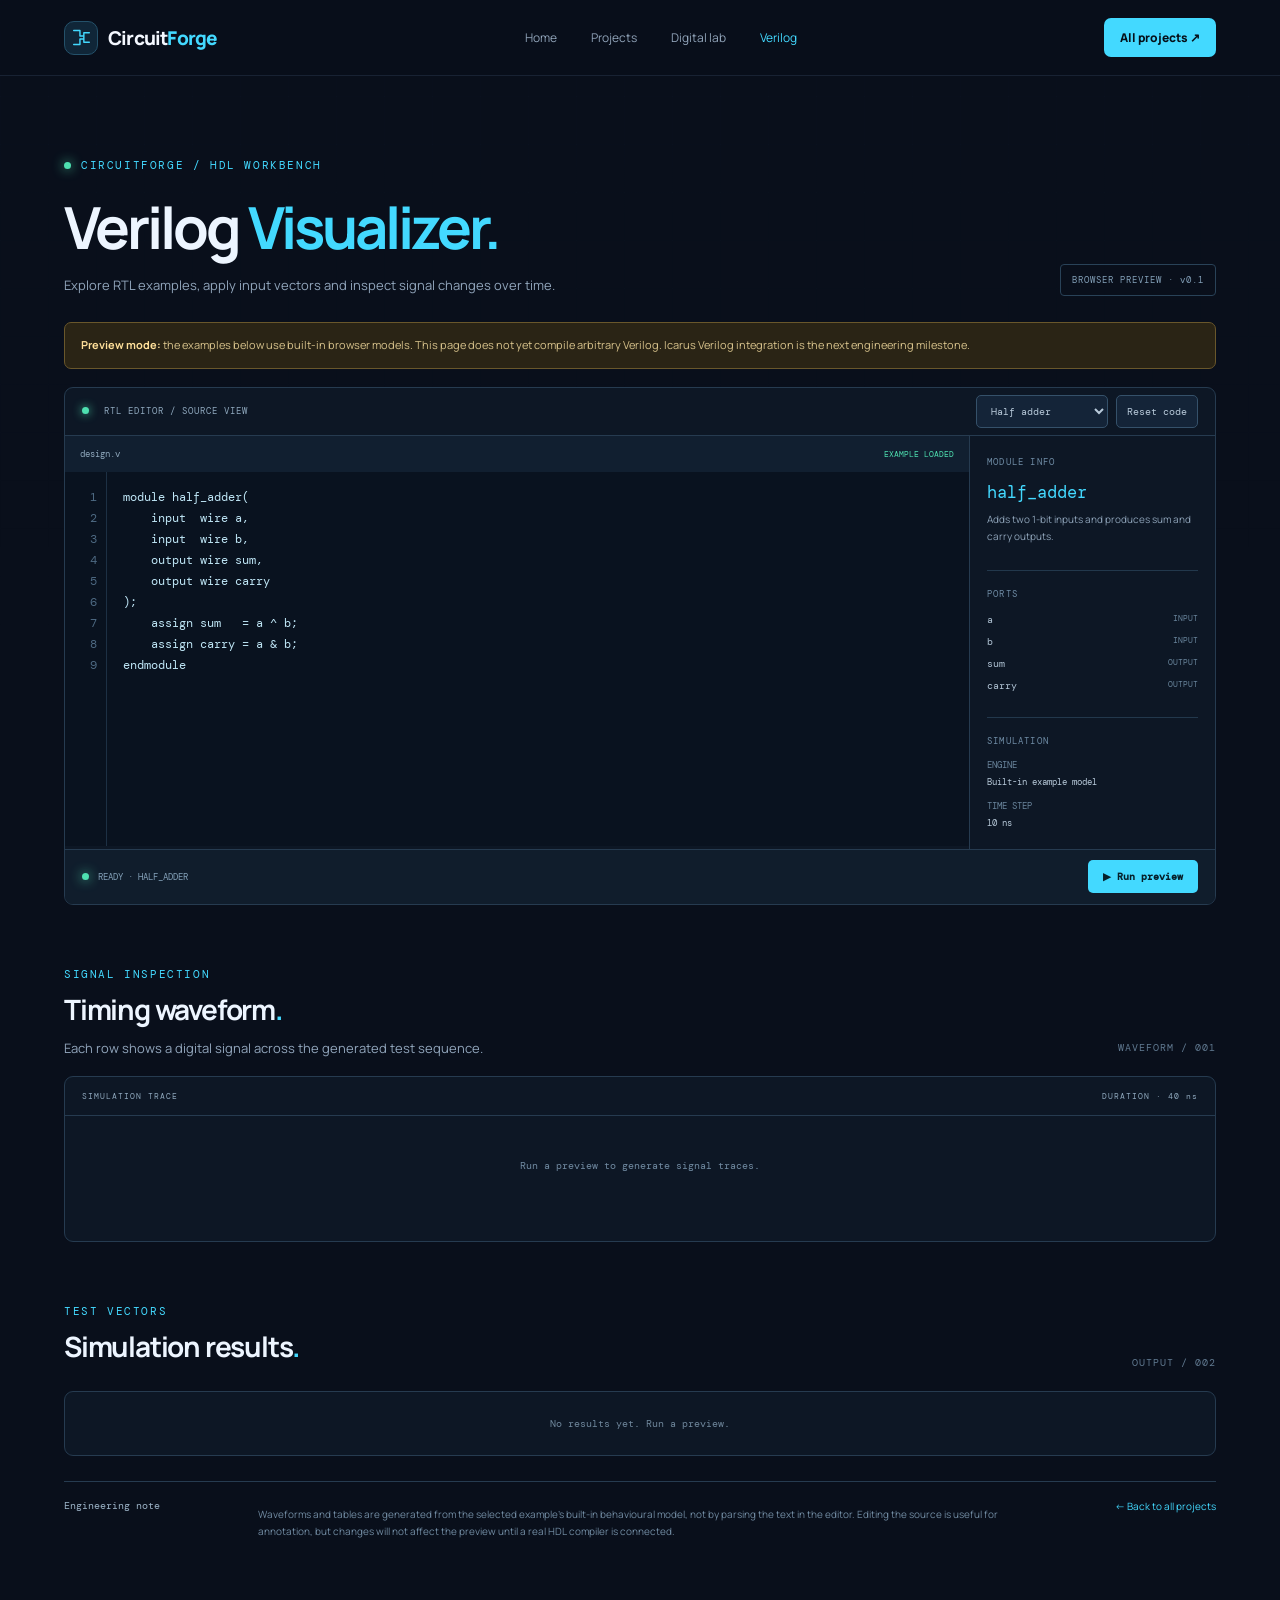
==== verilog.html @ 5fe5eee3 "Add Verilog Visualizer v0.1" ====
<!doctype html>
<html lang="en">
<head>
  <meta charset="UTF-8"><meta name="viewport" content="width=device-width, initial-scale=1">
  <meta name="theme-color" content="#090f1b">
  <meta name="description" content="Explore RTL examples, input vectors and digital waveforms in CircuitForge Verilog Visualizer.">
  <title>Verilog Visualizer — CircuitForge</title>
  <link rel="preconnect" href="https://fonts.googleapis.com"><link rel="preconnect" href="https://fonts.gstatic.com" crossorigin>
  <link href="https://fonts.googleapis.com/css2?family=DM+Mono:wght@400;500&family=Manrope:wght@400;500;600;700;800&display=swap" rel="stylesheet">
  <link rel="stylesheet" href="styles.css"><link rel="stylesheet" href="verilog.css">
</head>
<body class="verilog-page">
<header class="topbar">
  <a class="brand" href="index.html"><span class="brand-mark"><svg viewBox="0 0 32 32"><path d="M6 7h8v7h5v-4h7M6 25h8v-7h5v4h7M19 14v4"/></svg></span><span>Circuit<span>Forge</span></span></a>
  <nav class="nav-links"><a href="index.html#home">Home</a><a href="index.html#projects">Projects</a><a href="lab.html">Digital lab</a><a class="active" href="verilog.html">Verilog</a></nav>
  <a class="top-cta" href="index.html#projects">All projects ↗</a>
</header>
<main class="section-wrap vv-main">
  <div class="vv-heading">
    <div><div class="eyebrow"><span class="pulse"></span> CIRCUITFORGE / HDL WORKBENCH</div><h1>Verilog <span>Visualizer.</span></h1><p>Explore RTL examples, apply input vectors and inspect signal changes over time.</p></div>
    <div class="version-chip">BROWSER PREVIEW · v0.1</div>
  </div>
  <div class="vv-notice"><b>Preview mode:</b> the examples below use built-in browser models. This page does not yet compile arbitrary Verilog. Icarus Verilog integration is the next engineering milestone.</div>
  <section class="vv-shell">
    <div class="vv-toolbar">
      <div><span class="live-dot"></span> RTL EDITOR <span class="canvas-sub">/ SOURCE VIEW</span></div>
      <div class="vv-actions"><label class="sr-only" for="exampleSelect">Example module</label><select id="exampleSelect"><option value="halfAdder">Half adder</option><option value="fullAdder">Full adder</option><option value="mux2">2:1 multiplexer</option><option value="counter">4-bit counter</option></select><button id="resetCode">Reset code</button></div>
    </div>
    <div class="vv-editor-grid">
      <div class="editor-wrap"><div class="editor-title"><span>design.v</span><span id="editorStatus">EXAMPLE LOADED</span></div><div class="code-editor"><pre id="lineNumbers">1</pre><textarea id="codeEditor" spellcheck="false" aria-label="Verilog source editor"></textarea></div></div>
      <aside class="vv-side">
        <div class="side-title">MODULE INFO</div><div class="module-name" id="moduleName">half_adder</div><p id="moduleDesc">Adds two 1-bit inputs and produces sum and carry outputs.</p>
        <div class="side-title ports-title">PORTS</div><div id="portList" class="port-list"></div>
        <div class="side-title ports-title">SIMULATION</div><div class="sim-meta"><span>ENGINE</span><b>Built-in example model</b></div><div class="sim-meta"><span>TIME STEP</span><b id="timeStep">10 ns</b></div>
      </aside>
    </div>
    <div class="vv-runbar"><div><span class="status-dot"></span><span id="runStatus">READY · SELECT AN EXAMPLE</span></div><button class="run-button" id="runSimulation">▶ Run preview</button></div>
  </section>
  <section class="wave-section">
    <div class="wave-head"><div><div class="eyebrow">SIGNAL INSPECTION</div><h2>Timing waveform<span>.</span></h2><p>Each row shows a digital signal across the generated test sequence.</p></div><span class="section-index">WAVEFORM / 001</span></div>
    <div class="wave-panel"><div class="wave-toolbar"><span>SIMULATION TRACE</span><span id="waveDuration">DURATION · 40 ns</span></div><div id="waveform" class="waveform"><div class="wave-empty">Run a preview to generate signal traces.</div></div></div>
  </section>
  <section class="results-section">
    <div class="wave-head"><div><div class="eyebrow">TEST VECTORS</div><h2>Simulation results<span>.</span></h2></div><span class="section-index">OUTPUT / 002</span></div>
    <div class="results-panel"><table><thead id="resultHead"></thead><tbody id="resultBody"><tr><td class="empty-cell" colspan="5">No results yet. Run a preview.</td></tr></tbody></table></div>
  </section>
  <div class="vv-footnote"><b>Engineering note</b><p>Waveforms and tables are generated from the selected example's built-in behavioural model, not by parsing the text in the editor. Editing the source is useful for annotation, but changes will not affect the preview until a real HDL compiler is connected.</p><a href="index.html#projects">← Back to all projects</a></div>
</main>
<script src="verilog.js"></script>
</body></html>
---- styles.css ----
:root{--bg:#090f1b;--panel:#101a29;--panel2:#121f30;--line:#24364a;--text:#edf5ff;--muted:#91a5bb;--cyan:#43d9ff;--cyan2:#1da9d4;--green:#4ee0b0;--mono:"DM Mono",monospace;--sans:"Manrope",sans-serif}*{box-sizing:border-box}html{scroll-behavior:smooth;scroll-padding-top:90px}body{margin:0;background:var(--bg);color:var(--text);font-family:var(--sans);overflow-x:hidden}body:before{content:"";position:fixed;inset:0;pointer-events:none;opacity:.16;background-image:linear-gradient(rgba(95,145,180,.09) 1px,transparent 1px),linear-gradient(90deg,rgba(95,145,180,.09) 1px,transparent 1px);background-size:48px 48px;mask-image:linear-gradient(to bottom,black,transparent 85%);z-index:-1}.ambient{position:absolute;width:420px;height:420px;border-radius:50%;filter:blur(120px);opacity:.13;pointer-events:none}.ambient-one{background:#087eaa;top:80px;left:-180px}.ambient-two{background:#1745a1;top:600px;right:-220px}.topbar{height:76px;display:flex;align-items:center;justify-content:space-between;padding:0 max(calc((100vw - 1180px)/2),5vw);border-bottom:1px solid rgba(102,139,171,.17);position:sticky;top:0;z-index:10;background:rgba(9,15,27,.86);backdrop-filter:blur(18px)}.brand{display:flex;align-items:center;gap:10px;text-decoration:none;color:#f4f8ff;font-weight:800;font-size:19px;letter-spacing:-.8px}.brand>span:last-child>span{color:var(--cyan)}.brand-mark{width:34px;height:34px;border:1px solid #24516a;background:#102638;border-radius:10px;display:grid;place-items:center}.brand-mark svg{width:25px;fill:none;stroke:var(--cyan);stroke-width:1.8;stroke-linecap:round;stroke-linejoin:round}.nav-links{display:flex;gap:34px}.nav-links a{font-size:12px;color:#91a4b9;text-decoration:none;transition:.2s}.nav-links a:hover,.nav-links a.active{color:var(--cyan)}.top-cta{font-size:12px;text-decoration:none;color:#06111a;background:var(--cyan);font-weight:800;padding:11px 16px;border-radius:7px}.top-cta span{padding-left:8px}.menu-toggle{display:none;background:none;border:0;color:white;font-size:22px}.section-wrap{width:min(1180px,90%);margin:auto}.hero{display:grid;grid-template-columns:1.05fr .95fr;gap:60px;align-items:center;padding-top:100px;padding-bottom:80px;min-height:570px}.eyebrow{font:11px var(--mono);letter-spacing:1.6px;color:var(--cyan);display:flex;align-items:center;gap:10px}.pulse,.status-dot{width:7px;height:7px;border-radius:50%;background:var(--green);box-shadow:0 0 12px #4ee0b0;display:inline-block}.hero h1{font-size:clamp(42px,5.2vw,68px);letter-spacing:-3.8px;line-height:1.09;margin:23px 0 20px;font-weight:800}.hero h1 span,.about-inner h2 span{color:var(--cyan)}.hero-lede{color:#9aacc0;font-size:16px;line-height:1.8;max-width:520px}.hero-actions{display:flex;gap:12px;margin-top:30px;flex-wrap:wrap}.button{padding:13px 17px;border-radius:7px;font-size:12px;font-weight:800;text-decoration:none;display:inline-flex;align-items:center;gap:13px}.button.primary{background:var(--cyan);color:#07121c}.button.secondary{border:1px solid #30445b;color:#d7e5f4;background:#101a28}.play{font-size:10px;color:var(--cyan)}.hero-meta{display:flex;gap:12px;align-items:center;color:#6f849a;font:10px var(--mono);margin-top:35px;flex-wrap:wrap}.hero-meta .status-dot{width:6px;height:6px}.hero-visual{height:365px;border:1px solid #243c53;border-radius:14px;background:linear-gradient(145deg,rgba(19,39,57,.9),rgba(10,19,32,.96));position:relative;overflow:hidden;box-shadow:0 30px 80px #0005}.visual-top,.visual-bottom{height:42px;display:flex;align-items:center;justify-content:space-between;padding:0 18px;color:#7890a8;font:9px var(--mono);letter-spacing:1px}.visual-top{border-bottom:1px solid #263b50}.live{color:var(--green)}.live i{display:inline-block;width:6px;height:6px;background:var(--green);border-radius:50%;margin-right:6px}.visual-bottom{position:absolute;bottom:0;width:100%;border-top:1px solid #263b50}.chip-scene{position:absolute;inset:42px 0 42px;background-image:radial-gradient(#34516b 1px,transparent 1px);background-size:20px 20px;display:grid;place-items:center}.chip{width:170px;height:170px;border:1px solid #39728e;border-radius:18px;background:linear-gradient(145deg,#17364b,#0b1a2a);box-shadow:0 0 0 12px #1b526b18,0 0 65px #1bb8e52b;display:grid;place-items:center;position:relative}.chip:before,.chip:after{content:"";position:absolute;inset:-9px;border:1px dashed #32718d;border-radius:22px;opacity:.65}.chip:after{inset:-20px;border-color:#214c64;opacity:.35}.chip-core{display:flex;flex-direction:column;align-items:center;gap:7px}.chip-symbol{font-size:45px;font-weight:800;color:var(--cyan);letter-spacing:-4px}.chip-label{font:10px var(--mono);letter-spacing:1px}.chip-sub{font:8px var(--mono);color:#6e9bb2;letter-spacing:1.5px}.trace{position:absolute;height:1px;background:linear-gradient(90deg,transparent,#2f7896,transparent);transform-origin:center}.trace-a{width:85%;transform:rotate(27deg)}.trace-b{width:90%;transform:rotate(-27deg)}.trace-c{width:100%;transform:rotate(90deg)}.node{position:absolute;width:7px;height:7px;border:1px solid var(--cyan);background:#102b3c;box-shadow:0 0 12px var(--cyan);border-radius:50%}.node-a{top:20%;left:19%}.node-b{right:17%;top:28%}.node-c{bottom:19%;left:27%}.floating-tag{position:absolute;border:1px solid #2a5068;background:#0b1c2bdc;color:#81cfe6;padding:7px 10px;font:9px var(--mono);letter-spacing:1px}.tag-one{top:25%;left:8%}.tag-two{bottom:22%;right:8%}.stats{display:grid;grid-template-columns:repeat(4,1fr);border-top:1px solid #243449;border-bottom:1px solid #243449;padding:23px 0;margin-bottom:105px}.stats div{display:flex;flex-direction:column;gap:5px;padding-left:28px;border-left:1px solid #243449}.stats div:first-child{border:0;padding-left:0}.stats strong{font:22px var(--mono);color:var(--cyan)}.stats span{font-size:11px;color:#8195aa}.projects-section{padding-bottom:105px}.section-heading{display:flex;justify-content:space-between;align-items:end;margin-bottom:30px}.section-heading h2,.about-inner h2{font-size:36px;letter-spacing:-1.7px;margin:12px 0 8px}.section-heading h2 span{color:var(--cyan)}.section-heading p{color:#8fa2b7;font-size:13px;margin:0}.section-index{font:10px var(--mono);color:#607990;letter-spacing:1px;padding-bottom:5px}.project-grid{display:grid;grid-template-columns:repeat(3,1fr);gap:15px}.project-card{border:1px solid #263a50;border-radius:10px;background:linear-gradient(145deg,#111e2d,#0c1522);padding:22px;min-height:225px;display:flex;flex-direction:column;transition:.25s;position:relative;overflow:hidden}.project-card:hover{transform:translateY(-4px);border-color:#3b829e;box-shadow:0 16px 40px #0003}.project-icon{width:42px;height:42px;border:1px solid #2d526b;background:#112c40;border-radius:9px;display:grid;place-items:center;color:var(--cyan);font-size:20px}.project-no{position:absolute;right:20px;top:23px;color:#58718a;font:10px var(--mono)}.project-card h3{font-size:16px;margin:19px 0 7px}.project-card p{font-size:11px;color:#8fa2b7;line-height:1.7;margin:0 0 18px}.card-bottom{display:flex;justify-content:space-between;align-items:center;margin-top:auto}.tag{font:9px var(--mono);color:#76b8cc;background:#142b3a;padding:5px 8px;border-radius:4px}.card-link{color:var(--cyan);font-size:12px;text-decoration:none}.lab-section{padding:90px 0 100px;background:linear-gradient(180deg,#0c1725,#0a1421);border-top:1px solid #1e3448;border-bottom:1px solid #1e3448}.lab-panel{border:1px solid #2a4157;border-radius:12px;background:#0b1421;overflow:hidden;box-shadow:0 24px 70px #0003}.lab-toolbar{height:54px;border-bottom:1px solid #24384d;display:flex;align-items:center;justify-content:space-between;padding:0 20px;font:10px var(--mono);letter-spacing:1px;color:#b9cada}.live-dot{display:inline-block;width:7px;height:7px;border-radius:50%;background:var(--green);box-shadow:0 0 10px var(--green);margin-right:9px}.mini-label{color:#68849d;margin-left:12px;font-size:9px}.reset-btn{background:transparent;border:1px solid #30475c;color:#9fb4c8;border-radius:5px;padding:7px 10px;font:10px var(--mono);cursor:pointer}.lab-content{display:grid;grid-template-columns:260px 1fr;min-height:370px}.gate-controls{padding:24px;border-right:1px solid #24384d}.gate-controls label,.truth-title{font:9px var(--mono);letter-spacing:1px;color:#7790a8}.gate-controls select{width:100%;margin:10px 0 24px;background:#132337;border:1px solid #34516a;color:#e8f4ff;padding:11px;border-radius:5px;font:12px var(--mono)}.input-control{display:flex;justify-content:space-between;align-items:center;margin:17px 0}.input-control>div{display:flex;flex-direction:column;gap:5px}.signal-name{font:9px var(--mono);letter-spacing:1px;color:#8298ad}.binary{font:17px var(--mono);color:var(--cyan)}.toggle{width:42px;height:23px;border:1px solid #3b5369;border-radius:30px;background:#17283a;padding:3px;cursor:pointer}.toggle span{display:block;width:15px;height:15px;background:#7890a6;border-radius:50%;transition:.2s}.toggle.on{background:#0d5364;border-color:#36c8e9}.toggle.on span{transform:translateX(18px);background:#55e1ff;box-shadow:0 0 10px #55e1ff}.truth-title{border-top:1px solid #24384d;padding-top:18px;margin-top:23px}.truth-table{display:grid;grid-template-columns:repeat(3,1fr);margin-top:10px;font:10px var(--mono);text-align:center}.truth-table span{padding:7px 4px;border-bottom:1px solid #1d3043;color:#9db0c4}.truth-table .th{color:#5f819b}.truth-table .current{color:var(--cyan);background:#123144}.circuit-view{padding:22px 30px;display:flex;flex-direction:column}.circuit-caption{display:flex;justify-content:space-between;color:#6e879e;font:9px var(--mono);letter-spacing:1px}.logic-svg{width:100%;max-height:255px;overflow:visible}.wire{fill:none;stroke:#45647b;stroke-width:3;stroke-linecap:round;transition:.2s}.wire.high{stroke:var(--cyan);filter:url(#glow)}.signal-node{fill:#21394d;stroke:#6a8aa3;stroke-width:2}.signal-node.high{fill:var(--cyan);stroke:#b8f4ff;filter:url(#glow)}.svg-label{fill:#b9d0e3;font:14px var(--mono)}.svg-muted{fill:#6d879e;font:10px var(--mono);letter-spacing:2px}.gate-shape{fill:#10283b;stroke:#5ac9e9;stroke-width:2.5}.output-readout{display:flex;align-items:center;justify-content:space-between;border-top:1px solid #24384d;padding-top:14px}.output-readout>div{display:flex;align-items:center;gap:14px}.output-readout strong{font:26px var(--mono);color:var(--cyan)}.output-state{font:10px var(--mono);color:var(--green)}.lab-foot{height:42px;border-top:1px solid #24384d;display:flex;align-items:center;justify-content:space-between;padding:0 20px;color:#71869b;font:9px var(--mono)}.lab-foot .status-dot{width:6px;height:6px;margin-right:7px}.workflow-section{padding-top:100px;padding-bottom:105px}.workflow-grid{display:grid;grid-template-columns:repeat(4,1fr);gap:15px}.workflow-grid>div{border-top:1px solid #31536a;padding:18px 15px 0 0}.step-no{font:11px var(--mono);color:var(--cyan)}.workflow-grid h3{font-size:16px;margin:18px 0 7px}.workflow-grid p{font-size:11px;color:#8fa2b7;line-height:1.7;margin:0}.about-section{background:#0d1927;border-top:1px solid #22394d;padding:65px 0}.about-inner{display:grid;grid-template-columns:1fr 1fr;gap:60px;align-items:center}.about-inner h2{font-size:30px}.about-inner>p{color:#91a5b9;font-size:13px;line-height:1.9}.footer{min-height:90px;padding:20px max(calc((100vw - 1180px)/2),5vw);display:flex;align-items:center;justify-content:space-between;gap:20px;color:#6f8499;font-size:10px}.footer .brand{font-size:16px}.footer .brand-mark{width:29px;height:29px}.footer .brand-mark svg{width:21px}@media(max-width:850px){.hero{grid-template-columns:1fr;gap:35px;padding-top:70px}.hero-visual{max-width:600px;width:100%;justify-self:center}.project-grid{grid-template-columns:repeat(2,1fr)}.lab-content{grid-template-columns:220px 1fr}.gate-controls{padding:18px}.circuit-view{padding:20px}.workflow-grid{grid-template-columns:repeat(2,1fr)}.stats{margin-bottom:75px}.about-inner{gap:25px}}@media(max-width:620px){.topbar{height:65px}.nav-links{display:none;position:absolute;top:64px;left:0;right:0;padding:20px 5%;background:#0b1522;border-bottom:1px solid #26394d;flex-direction:column;gap:20px}.nav-links.open{display:flex}.top-cta{display:none}.menu-toggle{display:block}.hero{padding-top:55px;min-height:auto}.hero h1{font-size:44px;letter-spacing:-2.5px}.hero-lede{font-size:14px}.hero-visual{height:310px}.stats{grid-template-columns:repeat(2,1fr);gap:20px;padding:20px 0}.stats div:nth-child(3){border:0;padding-left:0}.section-heading h2{font-size:29px}.section-index{display:none}.project-grid{grid-template-columns:1fr}.project-card{min-height:190px}.lab-section{padding:65px 0}.lab-content{grid-template-columns:1fr}.gate-controls{border-right:0;border-bottom:1px solid #24384d}.truth-table{max-width:280px}.circuit-view{padding:18px}.logic-svg{min-height:180px}.lab-toolbar{padding:0 12px;font-size:8px}.mini-label{display:none}.lab-foot{padding:0 12px;font-size:8px}.workflow-grid{grid-template-columns:1fr 1fr}.about-inner{grid-template-columns:1fr;gap:8px}.footer{flex-direction:column;align-items:flex-start;padding:25px 5%}.hero-meta{font-size:9px}}
---- verilog.css ----
.vv-main{padding-top:54px;padding-bottom:90px}.vv-heading{display:flex;align-items:flex-end;justify-content:space-between;gap:25px;margin:28px 0 26px}.vv-heading h1{font-size:clamp(38px,5vw,58px);letter-spacing:-3px;margin:15px 0 8px}.vv-heading h1 span,.wave-head h2 span{color:var(--cyan)}.vv-heading p,.wave-head p{color:var(--muted);font-size:13px;line-height:1.7;margin:0}.version-chip{font:9px var(--mono);letter-spacing:1px;color:#83a0b8;border:1px solid #294258;border-radius:4px;padding:9px 11px;white-space:nowrap}.vv-notice{border:1px solid #69572b;background:#2a2415;color:#d8c38c;padding:13px 16px;border-radius:7px;font-size:11px;line-height:1.7;margin-bottom:18px}.vv-notice b{color:#ffe09a}.vv-shell,.wave-panel,.results-panel{border:1px solid #263b50;background:#0d1725;border-radius:9px;overflow:hidden}.vv-toolbar,.wave-toolbar{height:48px;padding:0 17px;display:flex;align-items:center;justify-content:space-between;border-bottom:1px solid #263b50;color:#8fa8bd;font:9px var(--mono);letter-spacing:1px}.vv-actions{display:flex;gap:8px}.vv-actions select,.vv-actions button{background:#142438;color:#b8cada;border:1px solid #35516a;border-radius:5px;padding:8px 10px;font:10px var(--mono)}.vv-actions button{cursor:pointer}.vv-editor-grid{display:grid;grid-template-columns:minmax(0,1fr) 245px;min-height:410px}.editor-wrap{min-width:0;border-right:1px solid #263b50}.editor-title{height:36px;padding:0 15px;display:flex;align-items:center;justify-content:space-between;background:#111f30;color:#90a9bd;font:9px var(--mono)}.editor-title span:last-child{color:var(--green);font-size:8px}.code-editor{display:grid;grid-template-columns:42px minmax(0,1fr);height:374px;background:#09121f}.code-editor pre{margin:0;padding:15px 9px;color:#4e6a83;text-align:right;border-right:1px solid #1d3044;font:12px/1.75 var(--mono);overflow:hidden;user-select:none}.code-editor textarea{resize:none;border:0;outline:0;background:transparent;color:#bfe6f6;padding:15px 16px;font:12px/1.75 var(--mono);white-space:pre;overflow:auto;tab-size:2}.vv-side{padding:20px 17px}.side-title{font:9px var(--mono);letter-spacing:1.2px;color:#6f8ca5}.module-name{font:17px var(--mono);color:var(--cyan);margin:13px 0 8px}.vv-side p{font-size:10px;line-height:1.7;color:#8da2b7;margin:0}.ports-title{margin-top:25px;padding-top:17px;border-top:1px solid #22384c}.port-list{display:grid;gap:9px;margin-top:13px}.port-row{display:flex;justify-content:space-between;font:10px var(--mono);color:#afc2d3}.port-row small{color:#68849b}.sim-meta{display:flex;flex-direction:column;gap:5px;margin-top:12px;font:9px var(--mono)}.sim-meta span{color:#69849b}.sim-meta b{color:#b8cada;font-weight:400}.vv-runbar{height:55px;padding:0 17px;display:flex;align-items:center;justify-content:space-between;border-top:1px solid #263b50;background:#101d2c}.vv-runbar>div{display:flex;align-items:center;gap:9px;color:#83a0b8;font:9px var(--mono)}.run-button{background:var(--cyan);border:0;border-radius:5px;color:#06202a;padding:10px 15px;font:700 10px var(--mono);cursor:pointer}.run-button:hover{filter:brightness(1.08)}.wave-section,.results-section{margin-top:62px}.wave-head{display:flex;justify-content:space-between;align-items:flex-end;margin-bottom:17px}.wave-head h2{font-size:28px;letter-spacing:-1.2px;margin:9px 0}.wave-toolbar{height:39px;font-size:8px}.waveform{padding:18px;min-height:125px;overflow-x:auto}.wave-empty{padding:25px;text-align:center;color:#718ba2;font:10px var(--mono)}.wave-grid{min-width:520px;display:grid;grid-template-columns:105px minmax(400px,1fr);row-gap:12px;align-items:center}.signal-label{font:10px var(--mono);color:#a9c1d4}.signal-svg{width:100%;height:34px;overflow:visible}.signal-svg path{fill:none;stroke:#4bd7fa;stroke-width:2.2;stroke-linejoin:round;stroke-linecap:square}.signal-svg .low{stroke:#607c93}.time-axis{grid-column:2;display:flex;justify-content:space-between;color:#607c93;font:8px var(--mono);padding-top:3px;border-top:1px solid #263b50}.results-panel{overflow-x:auto}.results-panel table{width:100%;border-collapse:collapse;min-width:360px}.results-panel th,.results-panel td{padding:12px 16px;text-align:left;border-bottom:1px solid #203448;font:10px var(--mono);white-space:nowrap}.results-panel th{background:#111f30;color:#7795ad;font-size:8px;letter-spacing:1px}.results-panel td{color:#c1d4e3}.results-panel td.bit{color:var(--cyan)}.results-panel tr:last-child td{border-bottom:0}.empty-cell{text-align:center!important;color:#6f879c!important;padding:25px!important}.vv-footnote{margin-top:25px;border-top:1px solid #263b50;padding-top:17px;display:flex;align-items:flex-start;justify-content:space-between;gap:25px}.vv-footnote b{font:10px var(--mono);color:#9db4c8}.vv-footnote p{max-width:760px;color:#718ba2;font-size:10px;line-height:1.7;margin:7px 0}.vv-footnote a{color:var(--cyan);font-size:10px;text-decoration:none;white-space:nowrap}.sr-only{position:absolute;width:1px;height:1px;padding:0;margin:-1px;overflow:hidden;clip:rect(0,0,0,0);white-space:nowrap;border:0}@media(max-width:760px){.vv-editor-grid{grid-template-columns:1fr}.editor-wrap{border-right:0;border-bottom:1px solid #263b50}.vv-side{display:grid;grid-template-columns:1fr 1fr;gap:10px}.vv-side .ports-title{margin-top:0}.vv-heading{align-items:flex-start;flex-direction:column}.vv-actions select{max-width:130px}.vv-footnote{flex-direction:column;gap:5px}}@media(max-width:520px){.vv-toolbar{padding:0 10px}.vv-actions button{display:none}.vv-heading h1{letter-spacing:-2px}.wave-head h2{font-size:24px}.section-index{display:none}.vv-side{grid-template-columns:1fr}.vv-runbar{padding:0 10px}.vv-runbar>div{font-size:8px}}
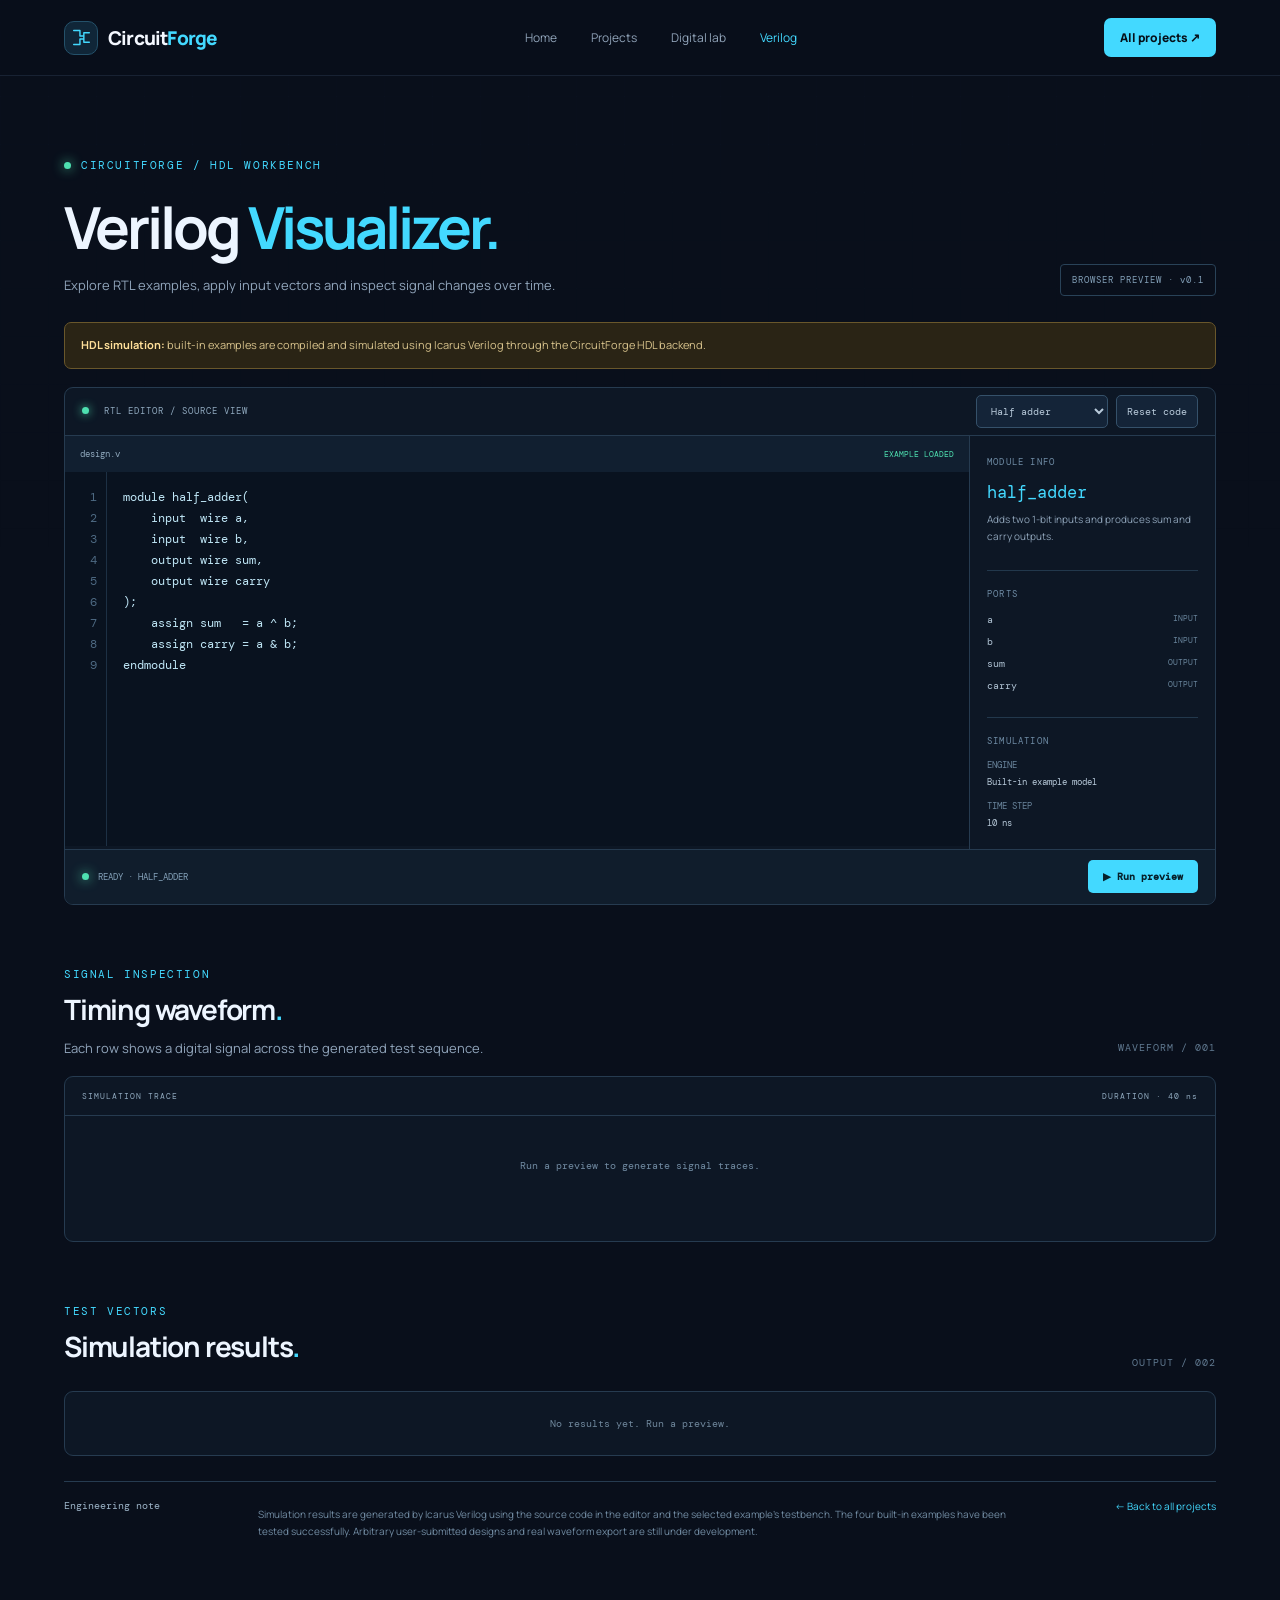
==== commit 10b892aa: "Connect Verilog Visualizer to Icarus HDL backend" ====
--- a/verilog.html
+++ b/verilog.html
@@ -20,7 +20,7 @@
     <div><div class="eyebrow"><span class="pulse"></span> CIRCUITFORGE / HDL WORKBENCH</div><h1>Verilog <span>Visualizer.</span></h1><p>Explore RTL examples, apply input vectors and inspect signal changes over time.</p></div>
     <div class="version-chip">BROWSER PREVIEW · v0.1</div>
   </div>
-  <div class="vv-notice"><b>Preview mode:</b> the examples below use built-in browser models. This page does not yet compile arbitrary Verilog. Icarus Verilog integration is the next engineering milestone.</div>
+  <div class="vv-notice"><b>HDL simulation:</b> built-in examples are compiled and simulated using Icarus Verilog through the CircuitForge HDL backend.</div>
   <section class="vv-shell">
     <div class="vv-toolbar">
       <div><span class="live-dot"></span> RTL EDITOR <span class="canvas-sub">/ SOURCE VIEW</span></div>
@@ -44,7 +44,7 @@
     <div class="wave-head"><div><div class="eyebrow">TEST VECTORS</div><h2>Simulation results<span>.</span></h2></div><span class="section-index">OUTPUT / 002</span></div>
     <div class="results-panel"><table><thead id="resultHead"></thead><tbody id="resultBody"><tr><td class="empty-cell" colspan="5">No results yet. Run a preview.</td></tr></tbody></table></div>
   </section>
-  <div class="vv-footnote"><b>Engineering note</b><p>Waveforms and tables are generated from the selected example's built-in behavioural model, not by parsing the text in the editor. Editing the source is useful for annotation, but changes will not affect the preview until a real HDL compiler is connected.</p><a href="index.html#projects">← Back to all projects</a></div>
+  <div class="vv-footnote"><b>Engineering note</b><p>Simulation results are generated by Icarus Verilog using the source code in the editor and the selected example's testbench. The four built-in examples have been tested successfully. Arbitrary user-submitted designs and real waveform export are still under development.</p><a href="index.html#projects">← Back to all projects</a></div>
 </main>
 <script src="verilog.js"></script>
 </body></html>
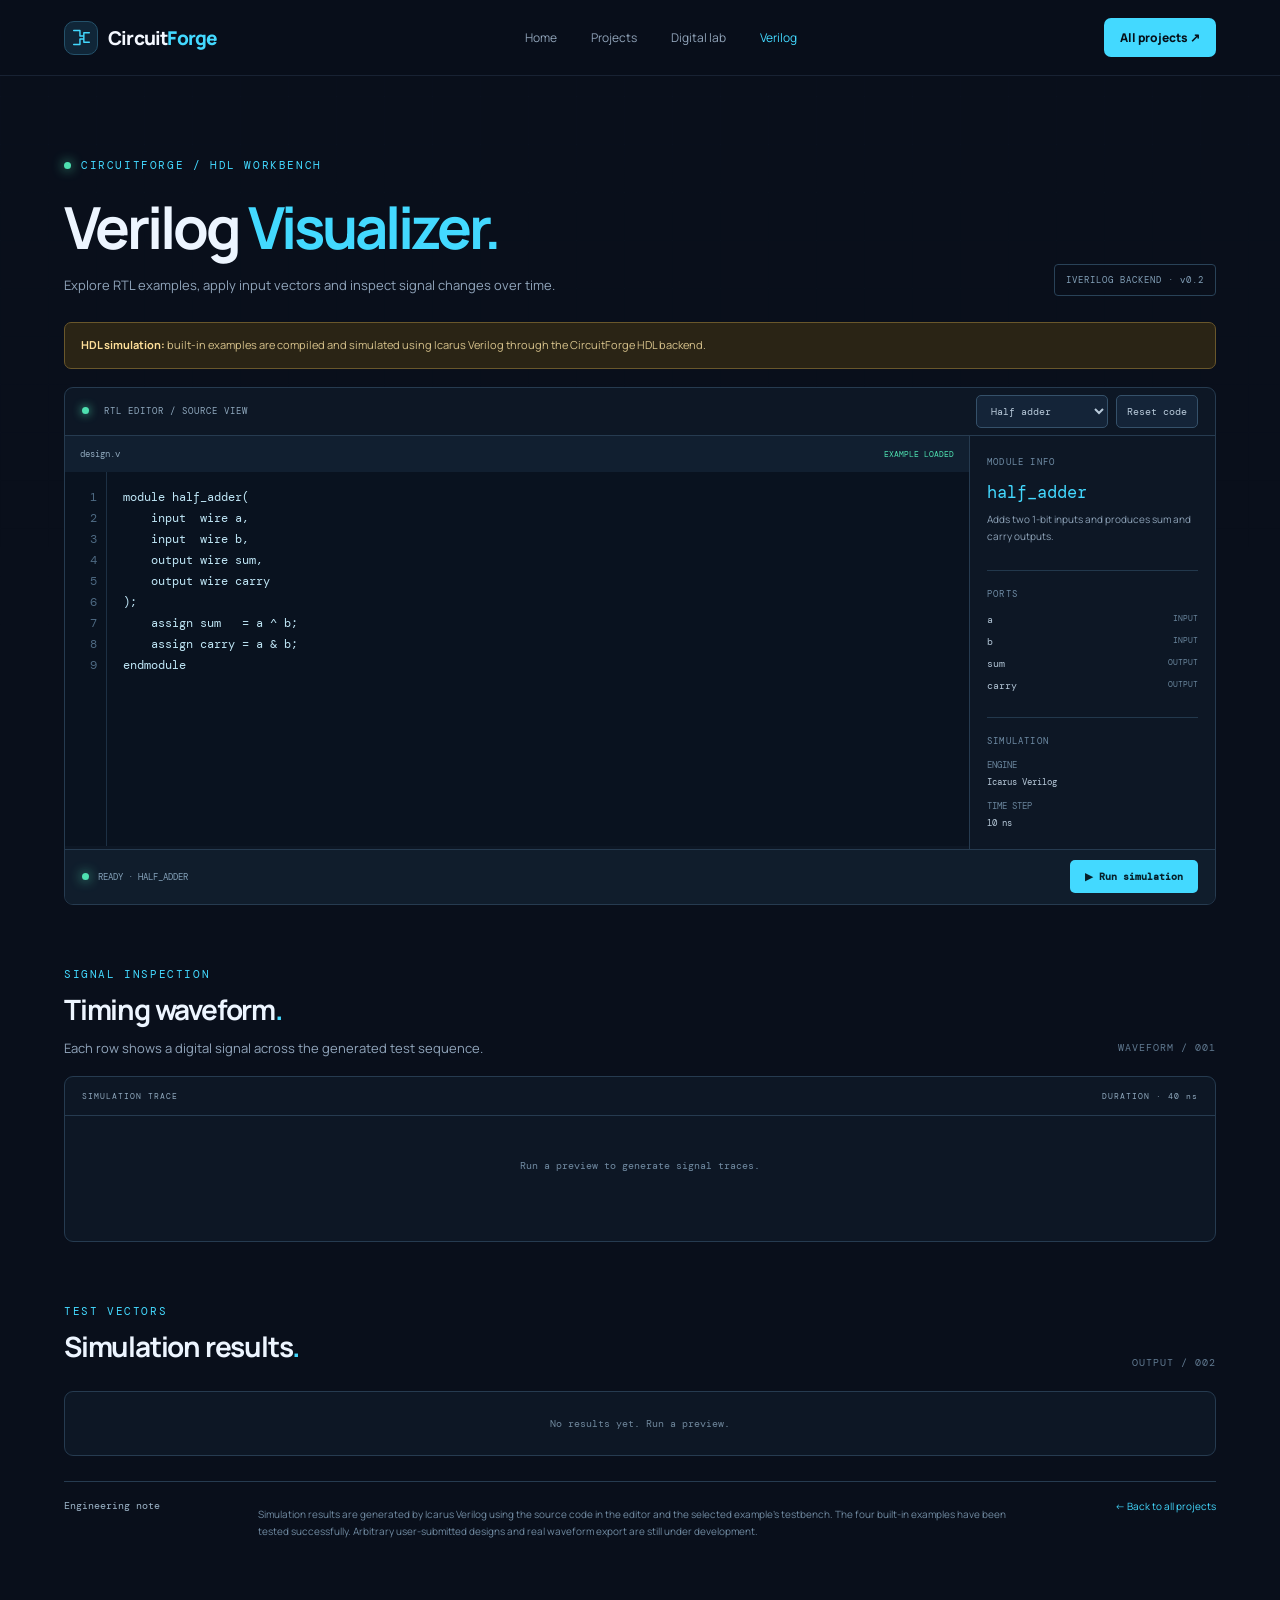
==== commit 113e2e7d: "Update Verilog simulator interface labels" ====
--- a/verilog.html
+++ b/verilog.html
@@ -18,7 +18,7 @@
 <main class="section-wrap vv-main">
   <div class="vv-heading">
     <div><div class="eyebrow"><span class="pulse"></span> CIRCUITFORGE / HDL WORKBENCH</div><h1>Verilog <span>Visualizer.</span></h1><p>Explore RTL examples, apply input vectors and inspect signal changes over time.</p></div>
-    <div class="version-chip">BROWSER PREVIEW · v0.1</div>
+    <div class="version-chip">IVERILOG BACKEND · v0.2</div>
   </div>
   <div class="vv-notice"><b>HDL simulation:</b> built-in examples are compiled and simulated using Icarus Verilog through the CircuitForge HDL backend.</div>
   <section class="vv-shell">
@@ -31,10 +31,10 @@
       <aside class="vv-side">
         <div class="side-title">MODULE INFO</div><div class="module-name" id="moduleName">half_adder</div><p id="moduleDesc">Adds two 1-bit inputs and produces sum and carry outputs.</p>
         <div class="side-title ports-title">PORTS</div><div id="portList" class="port-list"></div>
-        <div class="side-title ports-title">SIMULATION</div><div class="sim-meta"><span>ENGINE</span><b>Built-in example model</b></div><div class="sim-meta"><span>TIME STEP</span><b id="timeStep">10 ns</b></div>
+        <div class="side-title ports-title">SIMULATION</div><div class="sim-meta"><span>ENGINE</span><b>Icarus Verilog</b></div><div class="sim-meta"><span>TIME STEP</span><b id="timeStep">10 ns</b></div>
       </aside>
     </div>
-    <div class="vv-runbar"><div><span class="status-dot"></span><span id="runStatus">READY · SELECT AN EXAMPLE</span></div><button class="run-button" id="runSimulation">▶ Run preview</button></div>
+    <div class="vv-runbar"><div><span class="status-dot"></span><span id="runStatus">READY · SELECT AN EXAMPLE</span></div><button class="run-button" id="runSimulation">▶ Run simulation</button></div>
   </section>
   <section class="wave-section">
     <div class="wave-head"><div><div class="eyebrow">SIGNAL INSPECTION</div><h2>Timing waveform<span>.</span></h2><p>Each row shows a digital signal across the generated test sequence.</p></div><span class="section-index">WAVEFORM / 001</span></div>
